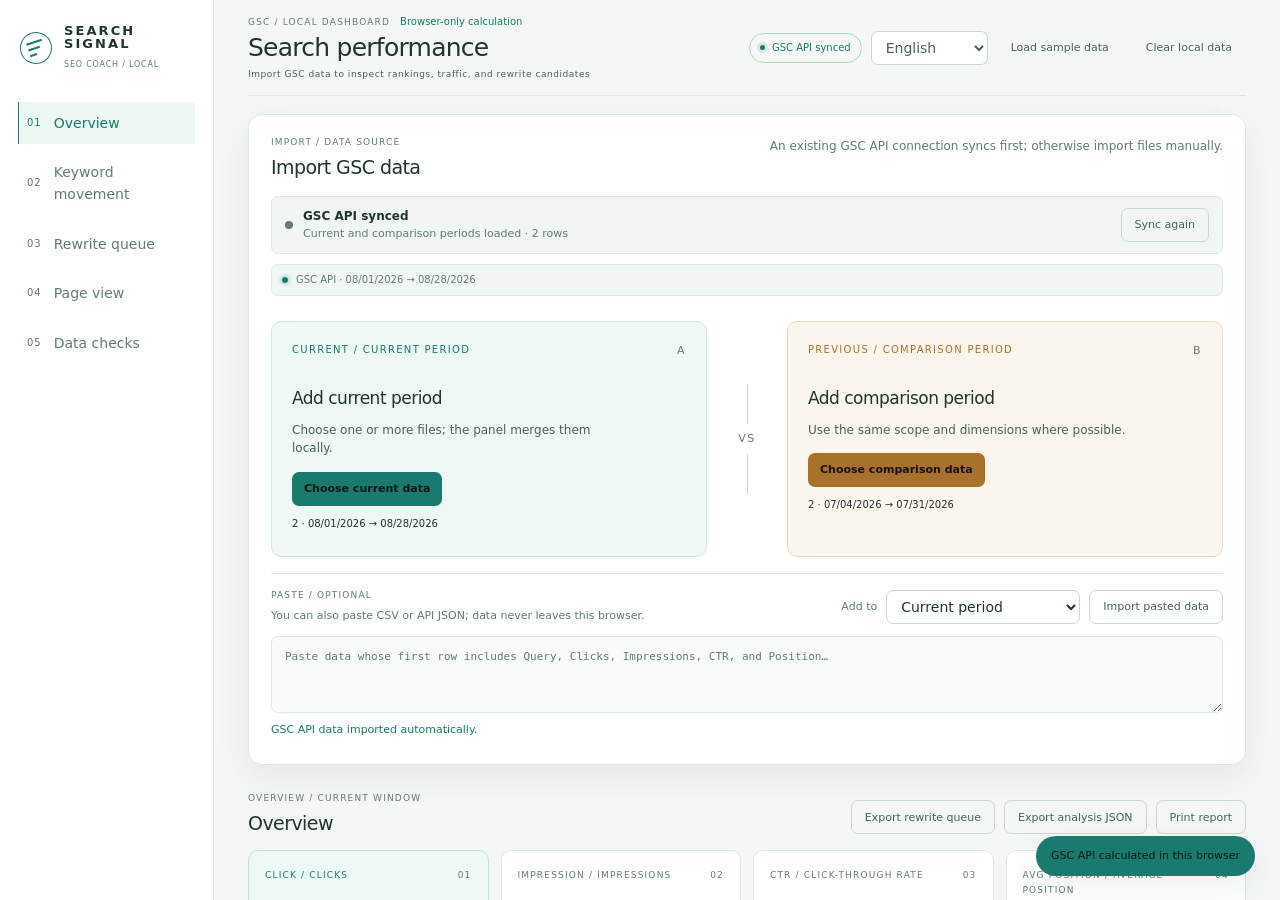
==== qa/gsc-dashboard/api-bridge.html @ 3ca8d553 "2.5.0 - GSC dashboard and neutral public release copy" ====
<!doctype html>
<html lang="zh-Hant">
  <head>
    <meta charset="utf-8" />
    <meta name="viewport" content="width=device-width, initial-scale=1" />
    <title>GSC API bridge fixture</title>
    <link rel="stylesheet" href="../../assets/gsc-dashboard/styles.css" />
    <style>
      html, body, #dashboard { width: 100%; min-height: 100%; margin: 0; }
      #dashboard { display: block; height: 100vh; border: 0; }
    </style>
  </head>
  <body>
    <iframe id="dashboard" title="GSC dashboard API bridge fixture" src="../../assets/gsc-dashboard/index.html"></iframe>
    <script>
      const fixtureConnector = {
        isConnected: true,
        load(request) {
          window.__gscBridgeRequest = request;
          return Promise.resolve({
            current: {
              sourceName: "Fixture GSC API / 目前期間",
              startDate: "2026-08-01",
              endDate: "2026-08-28",
              dimensions: ["query", "page"],
              rows: [
                { keys: ["API 測試查詢", "https://example.com/api"], clicks: 18, impressions: 240, ctr: 0.075, position: 8.2 },
                { keys: ["API 重寫候選", "https://example.com/rewrite"], clicks: 4, impressions: 180, ctr: 0.0222, position: 14.6 },
              ],
            },
            previous: {
              sourceName: "Fixture GSC API / 比較期間",
              startDate: "2026-07-04",
              endDate: "2026-07-31",
              dimensions: ["query", "page"],
              rows: [
                { keys: ["API 測試查詢", "https://example.com/api"], clicks: 12, impressions: 220, ctr: 0.0545, position: 10.4 },
                { keys: ["API 重寫候選", "https://example.com/rewrite"], clicks: 5, impressions: 165, ctr: 0.0303, position: 18.3 },
              ],
            },
          });
        },
      };
      document.getElementById("dashboard").addEventListener("load", (event) => {
        event.target.contentWindow.SEOCoachGscDashboard.connect(fixtureConnector);
      });
    </script>
  </body>
</html>
---- assets/gsc-dashboard/styles.css ----
:root {
  color-scheme: light;
  --ink: #1f3531;
  --ink-soft: #49615b;
  --ink-muted: #627b74;
  --bg: #f4f7f6;
  --bg-deep: #edf3f1;
  --surface: #ffffff;
  --surface-raised: #fbfdfc;
  --surface-quiet: #f1f6f4;
  --line: #dce8e4;
  --line-strong: #c7d9d4;
  --teal: #187b6d;
  --teal-deep: #2b9384;
  --amber: #a9722b;
  --coral: #c75b58;
  --blue: #3d6f9f;
  --radius-lg: 14px;
  --radius-md: 10px;
  --radius-sm: 7px;
  --shadow: 0 12px 34px rgba(35, 67, 59, 0.08);
  --font-sans: Inter, ui-sans-serif, system-ui, -apple-system, BlinkMacSystemFont, "Segoe UI", "Noto Sans TC", "PingFang TC", "Microsoft JhengHei", sans-serif;
  --font-display: Inter, ui-sans-serif, system-ui, "Noto Sans TC", sans-serif;
}

* {
  box-sizing: border-box;
}

html {
  min-width: 320px;
  scroll-behavior: smooth;
}

body {
  min-height: 100vh;
  margin: 0;
  background: var(--bg);
  color: var(--ink);
  font-family: var(--font-sans);
  font-size: 14px;
  line-height: 1.6;
  -webkit-font-smoothing: antialiased;
}

body::before {
  position: fixed;
  z-index: -1;
  inset: 0;
  pointer-events: none;
  content: "";
  opacity: 0.16;
  background-image: linear-gradient(rgba(24, 123, 109, 0.06) 1px, transparent 1px), linear-gradient(90deg, rgba(24, 123, 109, 0.06) 1px, transparent 1px);
  background-size: 64px 64px;
  mask-image: linear-gradient(to bottom, black, transparent 82%);
}

button,
input,
select,
textarea {
  font: inherit;
}

button,
label,
select,
input[type="file"] {
  -webkit-tap-highlight-color: transparent;
}

button,
label,
select {
  cursor: pointer;
}

button:focus-visible,
a:focus-visible,
input:focus-visible,
select:focus-visible,
textarea:focus-visible,
summary:focus-visible {
  outline: 2px solid var(--teal);
  outline-offset: 4px;
}

a {
  color: inherit;
  text-decoration: none;
}

h1,
h2,
h3,
p {
  margin: 0;
}

h1,
h2,
h3 {
  font-weight: 500;
  letter-spacing: -0.03em;
}

table {
  border-collapse: collapse;
  width: 100%;
}

[hidden] {
  display: none !important;
}

.visually-hidden {
  position: absolute !important;
  width: 1px !important;
  height: 1px !important;
  padding: 0 !important;
  margin: -1px !important;
  overflow: hidden !important;
  clip: rect(0, 0, 0, 0) !important;
  white-space: nowrap !important;
  border: 0 !important;
}

.skip-link {
  position: fixed;
  z-index: 100;
  top: 12px;
  left: 12px;
  padding: 8px 12px;
  background: var(--teal);
  color: #071210;
  transform: translateY(-140%);
}

.skip-link:focus {
  transform: translateY(0);
}

.app-shell {
  display: grid;
  grid-template-columns: 214px minmax(0, 1fr);
  min-height: 100vh;
}

.side-rail {
  position: sticky;
  top: 0;
  display: flex;
  flex-direction: column;
  min-height: 100vh;
  padding: 24px 18px 20px;
  background: #ffffff;
  border-right: 1px solid var(--line);
}

.brand-lockup {
  display: flex;
  gap: 12px;
  align-items: center;
  padding: 0 2px 30px;
}

.brand-mark {
  display: flex;
  flex-direction: column;
  gap: 4px;
  justify-content: center;
  width: 32px;
  height: 32px;
  padding: 7px;
  border: 1px solid var(--teal);
  border-radius: 50%;
  transform: rotate(-18deg);
}

.brand-mark span {
  display: block;
  height: 2px;
  background: var(--teal);
}

.brand-mark span:nth-child(2) {
  width: 75%;
}

.brand-mark span:nth-child(3) {
  width: 46%;
}

.brand-name {
  color: var(--ink);
  font-family: var(--font-display);
  font-size: 13px;
  font-weight: 700;
  letter-spacing: 0.16em;
  line-height: 1.03;
}

.brand-sub,
.eyebrow,
.period-label,
.stat-card-top,
.rail-foot,
.app-footer,
.topbar-note {
  font-size: 10px;
  letter-spacing: 0.13em;
  text-transform: uppercase;
}

.brand-sub {
  margin-top: 8px;
  color: var(--ink-muted);
  font-size: 8px;
  letter-spacing: 0.1em;
}

.rail-nav {
  display: grid;
  gap: 7px;
}

.rail-link {
  display: flex;
  gap: 12px;
  align-items: center;
  padding: 10px 8px;
  color: var(--ink-muted);
  border-left: 1px solid transparent;
  transition: background 180ms ease, border-color 180ms ease, color 180ms ease;
}

.rail-link:hover,
.rail-link.is-active {
  background: #edf7f4;
  border-color: var(--teal);
  color: var(--ink);
}

.rail-link.is-active {
  color: var(--teal);
}

.rail-index {
  color: var(--ink-muted);
  font-family: var(--font-display);
  font-size: 10px;
  letter-spacing: 0.1em;
}

.rail-link.is-active .rail-index {
  color: var(--teal);
}

.rail-foot {
  display: flex;
  gap: 9px;
  align-items: flex-start;
  margin-top: auto;
  padding: 14px 7px 0;
  color: var(--ink-soft);
  border-top: 1px solid var(--line);
  line-height: 1.35;
}

.rail-foot p {
  color: var(--teal);
  font-size: 9px;
}

.rail-foot small {
  display: block;
  margin-top: 4px;
  color: var(--ink-muted);
  font-size: 10px;
  letter-spacing: 0;
  text-transform: none;
}

.status-dot,
.queue-dot {
  display: inline-block;
  flex: 0 0 auto;
  width: 7px;
  height: 7px;
  margin-top: 4px;
  border-radius: 50%;
  background: var(--teal);
  box-shadow: 0 0 0 4px rgba(24, 123, 109, 0.12);
}

.main-stage {
  width: min(100%, 1540px);
  padding: 0 34px 30px;
  margin: 0 auto;
}

.topbar {
  position: sticky;
  z-index: 10;
  top: 0;
  display: flex;
  justify-content: space-between;
  gap: 24px;
  align-items: center;
  min-height: 82px;
  padding: 14px 0;
  background: rgba(244, 247, 246, 0.94);
  backdrop-filter: blur(14px);
  border-bottom: 1px solid var(--line);
}

.topbar-heading {
  min-width: 0;
}

.topbar-label-row {
  display: flex;
  gap: 10px;
  align-items: center;
}

.topbar-scope {
  color: var(--teal);
  font-size: 10px;
}

.topbar-title {
  margin-top: 4px;
  color: var(--ink);
  font-size: 25px;
  line-height: 1.15;
}

.eyebrow {
  color: var(--ink-muted);
  font-size: 9px;
  line-height: 1.2;
}

.accent-eyebrow {
  color: var(--teal);
}

.topbar-note {
  margin-top: 4px;
  color: var(--ink-soft);
  font-size: 9px;
  letter-spacing: 0.06em;
  text-transform: none;
}

.topbar-actions,
.data-heading-actions,
.paste-controls,
.table-tools {
  display: flex;
  flex-wrap: wrap;
  gap: 9px;
  align-items: center;
}

.connection-pill,
.queue-heading-note,
.status-tag,
.rec-bucket {
  display: inline-flex;
  gap: 7px;
  align-items: center;
  border: 1px solid var(--line);
  border-radius: 999px;
  white-space: nowrap;
}

.connection-pill {
  padding: 6px 10px;
  color: var(--ink-muted);
  font-size: 10px;
}

.connection-pill .status-dot {
  width: 5px;
  height: 5px;
  margin-top: 0;
  background: var(--ink-muted);
  box-shadow: none;
}

.connection-pill.is-live {
  color: var(--teal);
  border-color: #a9d7cc;
}

.connection-pill.is-live .status-dot,
.connection-pill.is-partial .status-dot {
  background: var(--teal);
  box-shadow: 0 0 0 3px rgba(24, 123, 109, 0.12);
}

.connection-pill.is-partial {
  color: var(--amber);
  border-color: #e7d0aa;
}

.button {
  min-height: 34px;
  padding: 7px 13px;
  color: var(--ink);
  background: transparent;
  border: 1px solid var(--line-strong);
  border-radius: var(--radius-sm);
  font-size: 11px;
  transition: background 180ms ease, color 180ms ease, border-color 180ms ease, transform 180ms ease;
}

.button:hover {
  border-color: var(--teal);
  transform: translateY(-1px);
}

.button-primary {
  color: #071210;
  background: var(--teal);
  border-color: var(--teal);
  font-weight: 650;
}

.button-primary:hover {
  background: #2b9384;
  color: #071210;
}

.button-quiet {
  color: var(--ink-soft);
  border-color: transparent;
}

.button-outline {
  color: var(--ink-soft);
}

.import-panel,
.surface-card,
.rules-panel {
  background: var(--surface);
  border: 1px solid var(--line);
  border-radius: var(--radius-lg);
  box-shadow: var(--shadow);
}

.import-panel {
  padding: 22px;
  margin-top: 18px;
}

.section-heading,
.card-heading,
.table-heading,
.data-heading {
  display: flex;
  justify-content: space-between;
  gap: 20px;
  align-items: flex-start;
}

.section-heading h2,
.card-heading h2 {
  margin-top: 8px;
  color: var(--ink);
  font-size: 19px;
  line-height: 1.2;
}

.section-caption,
.card-intro {
  max-width: 470px;
  color: var(--ink-muted);
  font-size: 12px;
  line-height: 1.6;
}

.api-source-status {
  display: grid;
  grid-template-columns: 8px minmax(0, 1fr) auto;
  gap: 10px;
  align-items: center;
  padding: 11px 13px;
  margin-top: 17px;
  background: var(--surface-quiet);
  border: 1px solid var(--line);
  border-radius: var(--radius-sm);
}

.api-source-indicator {
  width: 8px;
  height: 8px;
  border-radius: 50%;
  background: var(--ink-muted);
}

.api-source-copy {
  display: grid;
  gap: 2px;
  min-width: 0;
}

.api-source-copy strong {
  color: var(--ink);
  font-size: 12px;
  font-weight: 600;
  line-height: 1.35;
}

.api-source-copy span {
  overflow: hidden;
  color: var(--ink-muted);
  font-size: 11px;
  line-height: 1.4;
  text-overflow: ellipsis;
  white-space: nowrap;
}

.api-source-status.is-loading .api-source-indicator {
  background: var(--amber);
  box-shadow: 0 0 0 4px rgba(169, 114, 43, 0.12);
}

.api-source-status.is-connected {
  background: #eef8f5;
  border-color: #bfe1d7;
}

.api-source-status.is-connected .api-source-indicator {
  background: var(--teal);
  box-shadow: 0 0 0 4px rgba(24, 123, 109, 0.12);
}

.api-source-status.is-error {
  background: #fff6f4;
  border-color: #efd2cc;
}

.api-source-status.is-error .api-source-indicator {
  background: var(--coral);
  box-shadow: 0 0 0 4px rgba(199, 91, 88, 0.12);
}

.import-grid {
  display: grid;
  grid-template-columns: minmax(0, 1fr) 48px minmax(0, 1fr);
  gap: 16px;
  align-items: stretch;
  margin-top: 25px;
}

.drop-card {
  position: relative;
  min-height: 170px;
  padding: 20px;
  overflow: hidden;
  background: #eff8f5;
  border: 1px solid #cce8df;
  border-radius: var(--radius-md);
  transition: border-color 180ms ease, background 180ms ease, transform 180ms ease;
}

.drop-card:hover,
.drop-card.is-dragging {
  background: #e6f4ef;
  border-color: var(--teal);
  transform: translateY(-2px);
}

.drop-card-previous {
  background: #fbf6ed;
  border-color: #ead9bb;
}

.drop-card-previous:hover,
.drop-card-previous.is-dragging {
  background: #f8efdf;
  border-color: var(--amber);
}

.drop-topline {
  display: flex;
  justify-content: space-between;
  color: var(--teal);
}

.drop-card-previous .drop-topline {
  color: var(--amber);
}

.drop-number {
  color: var(--ink-muted);
  font-family: var(--font-display);
  font-size: 11px;
  letter-spacing: 0.14em;
}

.drop-card h3 {
  margin-top: 26px;
  font-size: 17px;
}

.drop-card p:not(.file-summary) {
  max-width: 330px;
  margin-top: 8px;
  color: var(--ink-soft);
  font-size: 12px;
  line-height: 1.55;
}

.file-picker {
  display: inline-flex;
  min-height: 34px;
  align-items: center;
  padding: 6px 12px;
  margin-top: 14px;
  color: #091512;
  background: var(--teal);
  border-radius: var(--radius-sm);
  font-size: 11px;
  font-weight: 650;
}

.file-picker:hover {
  background: #2b9384;
}

.file-picker-dark {
  color: #17130b;
  background: var(--amber);
}

.file-picker-dark:hover {
  background: #c0883c;
}

.file-summary {
  position: relative;
  z-index: 1;
  min-height: 20px;
  margin-top: 10px;
  color: var(--ink-muted);
  font-size: 10px;
}

.file-summary.is-loaded {
  color: var(--ink);
}

.compare-bridge {
  display: grid;
  place-items: center;
  color: var(--ink-muted);
  font-family: var(--font-display);
  font-size: 11px;
  letter-spacing: 0.14em;
}

.compare-bridge span {
  position: relative;
  padding: 6px 0;
}

.compare-bridge span::before,
.compare-bridge span::after {
  position: absolute;
  left: 50%;
  width: 1px;
  height: 40px;
  content: "";
  background: var(--line-strong);
}

.compare-bridge span::before {
  bottom: 100%;
}

.compare-bridge span::after {
  top: 100%;
}

.paste-row {
  display: flex;
  justify-content: space-between;
  gap: 20px;
  align-items: center;
  padding-top: 16px;
  margin-top: 16px;
  border-top: 1px solid var(--line);
}

.paste-help {
  margin-top: 6px;
  color: var(--ink-muted);
  font-size: 11px;
}

.select-label {
  color: var(--ink-muted);
  font-size: 11px;
}

.select-control,
.search-box input,
.rules-grid input {
  min-height: 34px;
  color: var(--ink);
  background: var(--surface);
  border: 1px solid var(--line-strong);
  border-radius: var(--radius-sm);
}

.select-control {
  padding: 5px 29px 5px 10px;
}

.select-control:disabled {
  cursor: not-allowed;
  opacity: 0.52;
}

.paste-input {
  display: block;
  width: 100%;
  min-height: 58px;
  padding: 11px 13px;
  margin-top: 12px;
  resize: vertical;
  color: var(--ink);
  background: #f8fbfa;
  border: 1px solid var(--line);
  border-radius: var(--radius-sm);
  font-family: ui-monospace, SFMono-Regular, Consolas, monospace;
  font-size: 11px;
}

.paste-input::placeholder {
  color: var(--ink-muted);
}

.import-message {
  min-height: 21px;
  margin-top: 8px;
  color: var(--ink-muted);
  font-size: 11px;
}

.import-message.success {
  color: var(--teal);
}

.import-message.error {
  color: var(--coral);
}

#dashboardData {
  padding-top: 28px;
}

.data-heading {
  align-items: flex-end;
  padding-bottom: 16px;
}

.heading-metric,
.comparison-label {
  color: var(--teal);
  font-family: var(--font-display);
  font-size: 10px;
  letter-spacing: 0.14em;
  text-transform: uppercase;
}

.heading-metric-accent {
  color: var(--amber);
}

.comparison-label {
  padding: 5px 9px;
  color: var(--ink-soft);
  border: 1px solid var(--line);
  border-radius: 999px;
}

.stat-grid {
  display: grid;
  grid-template-columns: repeat(4, minmax(0, 1fr));
  gap: 12px;
}

.stat-card {
  min-height: 150px;
  padding: 17px 16px 15px;
  background: var(--surface);
  border: 1px solid var(--line);
  border-radius: var(--radius-md);
}

.stat-card-featured {
  background: #eef8f5;
  border-color: #bfe1d7;
}

.stat-card-top {
  display: flex;
  justify-content: space-between;
  color: var(--ink-muted);
  font-size: 9px;
}

.stat-card-featured .stat-card-top {
  color: var(--teal);
}

.stat-index {
  color: var(--ink-muted);
  font-family: var(--font-display);
}

.stat-value {
  display: block;
  margin-top: 17px;
  color: var(--ink);
  font-family: var(--font-display);
  font-size: clamp(29px, 4vw, 50px);
  font-weight: 500;
  letter-spacing: -0.08em;
  line-height: 1;
}

.stat-delta {
  min-height: 22px;
  margin-top: 9px;
  color: var(--ink-muted);
  font-size: 11px;
}

.stat-delta.positive {
  color: var(--teal);
}

.stat-delta.negative {
  color: var(--coral);
}

.stat-card p {
  margin-top: 5px;
  color: var(--ink-muted);
  font-size: 11px;
}

.analysis-grid {
  display: grid;
  gap: 12px;
  margin-top: 12px;
}

.analysis-grid-top {
  grid-template-columns: minmax(0, 1.1fr) minmax(0, 0.9fr);
}

.analysis-grid-middle {
  grid-template-columns: minmax(0, 1.23fr) minmax(300px, 0.77fr);
}

.surface-card {
  padding: 20px;
}

.rank-card,
.movement-card,
.signal-card,
.profile-card {
  min-height: 258px;
}

.rank-distribution {
  display: grid;
  gap: 14px;
  margin-top: 18px;
}

.rank-row {
  display: grid;
  grid-template-columns: 72px minmax(0, 1fr) 36px;
  gap: 12px;
  align-items: center;
}

.rank-label {
  display: flex;
  justify-content: space-between;
  color: var(--ink-soft);
  font-size: 11px;
}

.rank-label strong {
  color: var(--ink);
  font-family: var(--font-display);
  font-size: 14px;
  font-weight: 500;
}

.rank-track {
  height: 7px;
  overflow: hidden;
  background: #e6efec;
  border-radius: 999px;
}

.rank-fill {
  display: block;
  width: var(--bar-width);
  height: 100%;
  background: linear-gradient(90deg, #6ab7aa, var(--teal));
  border-radius: inherit;
  transform-origin: left center;
  animation: bar-in 720ms cubic-bezier(0.2, 0.8, 0.2, 1) both;
}

.rank-row:nth-child(2) .rank-fill {
  background: linear-gradient(90deg, #7ebfb4, #3c9f90);
}

.rank-row:nth-child(3) .rank-fill,
.rank-row:nth-child(4) .rank-fill {
  background: linear-gradient(90deg, #d5af74, var(--amber));
}

.rank-row:nth-child(n + 5) .rank-fill {
  background: linear-gradient(90deg, #df9690, var(--coral));
}

.rank-percent {
  color: var(--ink-muted);
  font-size: 10px;
  text-align: right;
}

.rank-footnote {
  display: flex;
  gap: 7px;
  align-items: center;
  margin-top: 21px;
  color: var(--ink-muted);
  font-size: 10px;
}

.mini-legend {
  display: inline-block;
  width: 7px;
  height: 7px;
  margin-left: 8px;
  border-radius: 50%;
}

.mini-legend:first-child {
  margin-left: 0;
}

.legend-teal {
  background: var(--teal);
}

.legend-muted {
  background: var(--ink-muted);
}

.movement-grid {
  display: grid;
  grid-template-columns: repeat(3, minmax(0, 1fr));
  gap: 8px;
  margin-top: 18px;
}

.movement-item {
  display: grid;
  grid-template-columns: 22px 1fr;
  column-gap: 6px;
  min-height: 74px;
  padding: 11px;
  background: var(--surface-quiet);
  border: 1px solid var(--line);
  border-radius: var(--radius-sm);
}

.movement-mark {
  grid-row: span 2;
  color: var(--ink-muted);
  font-family: var(--font-display);
  font-size: 19px;
  line-height: 1.1;
}

.movement-item strong {
  color: var(--ink);
  font-family: var(--font-display);
  font-size: 22px;
  font-weight: 500;
  line-height: 1.05;
}

.movement-item span:last-child {
  color: var(--ink-muted);
  font-size: 10px;
}

.movement-item.is-positive .movement-mark {
  color: var(--teal);
}

.movement-item.is-negative .movement-mark {
  color: var(--coral);
}

.movement-item.is-neutral .movement-mark {
  color: var(--amber);
}

.card-note {
  margin-top: 21px;
  color: var(--ink-muted);
  font-size: 10px;
  line-height: 1.55;
}

.signal-columns {
  display: grid;
  grid-template-columns: repeat(2, minmax(0, 1fr));
  gap: 26px;
  margin-top: 16px;
}

.signal-column-title {
  display: flex;
  gap: 8px;
  align-items: center;
  padding-bottom: 9px;
  color: var(--ink-soft);
  border-bottom: 1px solid var(--line);
  font-size: 11px;
}

.direction-arrow {
  font-family: var(--font-display);
  font-size: 18px;
}

.is-positive {
  color: var(--teal) !important;
}

.is-negative {
  color: var(--coral) !important;
}

.signal-list {
  display: grid;
  gap: 0;
}

.signal-item {
  display: flex;
  justify-content: space-between;
  gap: 10px;
  padding: 11px 0;
  border-bottom: 1px solid var(--line);
}

.signal-query {
  overflow: hidden;
  color: var(--ink);
  font-size: 12px;
  text-overflow: ellipsis;
  white-space: nowrap;
}

.signal-meta {
  display: flex;
  flex: 0 0 auto;
  gap: 10px;
  color: var(--ink-muted);
  font-family: var(--font-display);
  font-size: 10px;
}

.empty-inline {
  padding-top: 15px;
  color: var(--ink-muted);
  font-size: 11px;
}

.profile-list {
  display: grid;
  gap: 0;
  margin-top: 16px;
}

.profile-row {
  display: flex;
  justify-content: space-between;
  gap: 15px;
  padding: 12px 0;
  border-bottom: 1px solid var(--line);
}

.profile-row span {
  color: var(--ink-muted);
  font-size: 11px;
}

.profile-row strong {
  color: var(--ink-soft);
  font-size: 11px;
  font-weight: 500;
  text-align: right;
}

.table-card,
.recommendation-card,
.data-quality-card {
  margin-top: 12px;
}

.table-heading {
  align-items: center;
}

.table-tools {
  justify-content: flex-end;
}

.search-box {
  display: flex;
  gap: 7px;
  align-items: center;
  min-height: 34px;
  padding: 0 10px;
  color: var(--ink-muted);
  background: var(--surface-quiet);
  border: 1px solid var(--line-strong);
  border-radius: var(--radius-sm);
}

.search-box input {
  width: 130px;
  min-height: 27px;
  padding: 3px 0;
  border: 0;
  outline: 0;
  border-radius: 0;
}

.table-scroll {
  margin-top: 16px;
  overflow-x: auto;
  border-top: 1px solid var(--line);
}

th,
td {
  padding: 14px 11px;
  color: var(--ink-soft);
  border-bottom: 1px solid var(--line);
  font-size: 11px;
  text-align: right;
  vertical-align: middle;
  white-space: nowrap;
}

thead th {
  padding-top: 12px;
  padding-bottom: 10px;
  color: var(--ink-muted);
  font-size: 9px;
  font-weight: 500;
  letter-spacing: 0.09em;
  text-transform: uppercase;
}

tbody tr:hover {
  background: #f2f9f7;
}

tbody th:first-child,
thead th:first-child {
  text-align: left;
}

tbody th {
  max-width: 280px;
  color: var(--ink);
  font-weight: 500;
  text-align: left;
  white-space: normal;
}

.query-cell,
.page-cell {
  display: block;
  overflow: hidden;
  text-overflow: ellipsis;
}

.query-page {
  display: block;
  max-width: 280px;
  margin-top: 2px;
  overflow: hidden;
  color: var(--ink-muted);
  font-family: ui-monospace, SFMono-Regular, Consolas, monospace;
  font-size: 9px;
  text-overflow: ellipsis;
  white-space: nowrap;
}

.cell-sub {
  display: block;
  margin-top: 2px;
  color: var(--ink-muted);
  font-size: 9px;
}

.positive-text {
  color: var(--teal) !important;
}

.negative-text {
  color: var(--coral) !important;
}

.status-tag {
  padding: 4px 8px;
  color: var(--ink-soft);
  font-size: 10px;
}

.status-improved,
.status-click-up,
.status-impression-up {
  color: var(--teal);
  border-color: #acd8ce;
}

.status-declined,
.status-click-down,
.status-impression-down,
.status-lost {
  color: var(--coral);
  border-color: #e6b9b5;
}

.status-new {
  color: var(--amber);
  border-color: #e7d0aa;
}

.table-empty {
  padding: 34px 12px;
  color: var(--ink-muted);
  text-align: center;
}

.table-footer {
  display: flex;
  justify-content: space-between;
  gap: 12px;
  padding-top: 13px;
  color: var(--ink-muted);
  font-size: 10px;
}

.table-footer span:first-child {
  color: var(--ink-soft);
}

.queue-heading-note {
  padding: 5px 9px;
  color: var(--ink-muted);
  font-size: 10px;
}

.queue-dot {
  width: 5px;
  height: 5px;
  margin-top: 0;
  box-shadow: none;
}

.recommendation-intro {
  display: flex;
  justify-content: space-between;
  gap: 20px;
  align-items: center;
  padding: 15px 0 19px;
  color: var(--ink-muted);
  border-bottom: 1px solid var(--line);
  font-size: 12px;
}

.recommendation-intro p {
  max-width: 850px;
}

.text-button {
  flex: 0 0 auto;
  padding: 4px 0;
  color: var(--teal);
  background: transparent;
  border: 0;
  font-size: 11px;
}

.recommendation-list {
  display: grid;
  gap: 0;
}

.recommendation-item {
  display: grid;
  grid-template-columns: 90px minmax(0, 1fr);
  gap: 20px;
  padding: 16px 0;
  border-bottom: 1px solid var(--line);
}

.recommendation-item:last-child {
  border-bottom: 0;
}

.rec-number {
  display: flex;
  flex-direction: column;
  gap: 5px;
  color: var(--amber);
  font-family: var(--font-display);
  font-size: 20px;
  letter-spacing: 0.03em;
}

.rec-number span {
  color: var(--ink-muted);
  font-size: 9px;
  letter-spacing: 0.08em;
}

.rec-topline,
.rec-facts,
.rec-reasons {
  display: flex;
  flex-wrap: wrap;
  gap: 7px;
  align-items: center;
}

.rec-type,
.rec-bucket,
.rec-facts span,
.rec-reasons span {
  display: inline-flex;
  align-items: center;
  min-height: 23px;
  padding: 3px 7px;
  border-radius: 5px;
  font-size: 10px;
}

.rec-type {
  color: var(--ink);
  background: #eaf6f2;
}

.priority-high {
  color: var(--teal);
}

.priority-mid {
  color: var(--amber);
  background: #fbf4e8;
}

.priority-low {
  color: var(--blue);
  background: #eef4fb;
}

.rec-bucket {
  color: var(--ink-muted);
  border: 1px solid var(--line);
}

.rec-main h3 {
  margin-top: 9px;
  color: var(--ink);
  font-size: 17px;
}

.rec-page {
  max-width: 740px;
  margin-top: 3px;
  overflow: hidden;
  color: var(--ink-muted);
  font-family: ui-monospace, SFMono-Regular, Consolas, monospace;
  font-size: 10px;
  text-overflow: ellipsis;
  white-space: nowrap;
}

.rec-facts {
  margin-top: 12px;
}

.rec-facts span {
  color: var(--ink-soft);
  background: var(--surface-quiet);
  border: 1px solid var(--line);
}

.rec-reasons {
  margin-top: 10px;
}

.rec-reasons span {
  color: var(--ink-muted);
  background: #f8fbfa;
  border: 1px dashed var(--line-strong);
}

.rec-action {
  max-width: 860px;
  margin-top: 13px;
  color: var(--ink-soft);
  font-size: 11px;
  line-height: 1.6;
}

.rec-action span {
  display: inline-block;
  margin-right: 7px;
  color: var(--teal);
  font-size: 9px;
  letter-spacing: 0.1em;
  text-transform: uppercase;
}

.queue-empty {
  display: flex;
  gap: 16px;
  align-items: center;
  padding: 34px 0 14px;
}

.queue-empty-mark {
  display: grid;
  place-items: center;
  width: 42px;
  height: 42px;
  color: var(--teal);
  border: 1px solid #acd8ce;
  border-radius: 50%;
  font-size: 18px;
}

.queue-empty strong {
  color: var(--ink);
  font-size: 14px;
  font-weight: 500;
}

.queue-empty p {
  margin-top: 4px;
  color: var(--ink-muted);
  font-size: 11px;
}

.page-cell {
  max-width: 480px;
  color: var(--ink);
  font-family: ui-monospace, SFMono-Regular, Consolas, monospace;
  font-size: 10px;
  text-align: left;
  white-space: nowrap;
}

.quality-grid {
  display: grid;
  grid-template-columns: repeat(5, minmax(0, 1fr));
  gap: 9px;
  margin-top: 18px;
}

.quality-item {
  min-height: 92px;
  padding: 13px;
  background: var(--surface-quiet);
  border: 1px solid var(--line);
  border-radius: var(--radius-sm);
}

.quality-item.is-good {
  border-color: #acd8ce;
}

.quality-item.is-warn {
  border-color: #e7d0aa;
}

.quality-label {
  display: block;
  color: var(--ink-muted);
  font-size: 9px;
  letter-spacing: 0.08em;
  text-transform: uppercase;
}

.quality-item strong {
  display: block;
  margin-top: 13px;
  overflow: hidden;
  color: var(--ink-soft);
  font-size: 12px;
  font-weight: 500;
  text-overflow: ellipsis;
  white-space: nowrap;
}

.quality-item small {
  display: block;
  margin-top: 5px;
  color: var(--ink-muted);
  font-size: 10px;
  line-height: 1.4;
}

.empty-state {
  display: grid;
  grid-template-columns: minmax(0, 1fr) auto;
  gap: 22px;
  align-items: center;
  min-height: 142px;
  padding: 22px;
  margin-top: 18px;
  background: var(--surface);
  border: 1px solid var(--line);
  border-radius: var(--radius-lg);
  box-shadow: var(--shadow);
}

.empty-state h2 {
  font-size: 19px;
}

.empty-state p:not(.eyebrow) {
  max-width: 590px;
  margin-top: 9px;
  color: var(--ink-muted);
  font-size: 12px;
}

.rules-panel {
  margin-top: 12px;
  overflow: hidden;
}

.rules-panel summary {
  display: flex;
  justify-content: space-between;
  padding: 16px 20px;
  color: var(--ink-soft);
  font-size: 12px;
  list-style: none;
}

.rules-panel summary::-webkit-details-marker {
  display: none;
}

.summary-mark {
  color: var(--teal);
  font-size: 18px;
  line-height: 1;
}

.rules-panel[open] .summary-mark {
  transform: rotate(45deg);
}

.rules-content {
  padding: 0 20px 20px;
  color: var(--ink-muted);
  font-size: 11px;
}

.rules-grid {
  display: grid;
  grid-template-columns: repeat(4, minmax(0, 1fr));
  gap: 10px;
  margin-top: 16px;
}

.rules-grid label {
  display: grid;
  gap: 7px;
  color: var(--ink-soft);
  font-size: 10px;
}

.rules-grid input {
  width: 100%;
  padding: 5px 10px;
  border-radius: var(--radius-sm);
}

.app-footer {
  display: flex;
  justify-content: space-between;
  gap: 20px;
  padding: 20px 3px 0;
  color: var(--ink-muted);
  font-size: 9px;
}

.toast {
  position: fixed;
  z-index: 20;
  right: 25px;
  bottom: 24px;
  max-width: min(360px, calc(100vw - 40px));
  padding: 11px 15px;
  color: #081512;
  background: var(--teal);
  border-radius: 999px;
  box-shadow: var(--shadow);
  font-size: 11px;
  opacity: 0;
  pointer-events: none;
  transform: translateY(10px);
  transition: opacity 180ms ease, transform 180ms ease;
}

.toast.is-visible {
  opacity: 1;
  transform: translateY(0);
}

@keyframes bar-in {
  from {
    width: 0;
  }
}

@media (max-width: 1120px) {
  .main-stage {
    padding-right: 28px;
    padding-left: 28px;
  }

  .stat-grid {
    grid-template-columns: repeat(2, minmax(0, 1fr));
  }

  .quality-grid {
    grid-template-columns: repeat(3, minmax(0, 1fr));
  }
}

@media (max-width: 860px) {
  .app-shell {
    display: block;
  }

  .side-rail {
    position: relative;
    display: block;
    min-height: auto;
    padding: 17px 20px 13px;
    border-right: 0;
    border-bottom: 1px solid var(--line);
  }

  .brand-lockup {
    padding-bottom: 15px;
  }

  .rail-nav {
    display: flex;
    gap: 0;
    overflow-x: visible;
    margin: 0;
    padding: 0;
    flex-wrap: wrap;
  }

  .rail-nav::-webkit-scrollbar {
    display: none;
  }

  .rail-link {
    flex: 0 0 auto;
    gap: 5px;
    padding: 7px 5px;
    border-left: 0;
    border-bottom: 1px solid transparent;
    font-size: 10px;
  }

  .rail-foot {
    display: none;
  }

  .topbar {
    align-items: flex-start;
    padding: 19px 0;
  }

  .topbar-actions {
    justify-content: flex-end;
  }

  .analysis-grid-top,
  .analysis-grid-middle {
    grid-template-columns: 1fr;
  }

  .recommendation-intro,
  .table-heading {
    align-items: flex-start;
    flex-direction: column;
  }

  .table-tools {
    justify-content: flex-start;
  }

  .empty-state {
    grid-template-columns: minmax(0, 1fr) auto;
  }

  .empty-state .button {
    justify-self: start;
  }

  .quality-grid {
    grid-template-columns: repeat(2, minmax(0, 1fr));
  }
}

@media (max-width: 620px) {
  body {
    font-size: 13px;
  }

  .main-stage {
    padding: 0 15px 22px;
  }

  .topbar {
    display: block;
  }

  .topbar-actions {
    justify-content: flex-start;
    margin-top: 15px;
  }

  .topbar-actions .button-quiet {
    padding-right: 4px;
    padding-left: 4px;
  }

  .import-panel,
  .surface-card {
    padding: 19px;
    border-radius: 12px;
  }

  .section-heading,
  .data-heading {
    display: block;
  }

  .section-caption {
    margin-top: 14px;
  }

  .api-source-status {
    grid-template-columns: 8px minmax(0, 1fr);
    align-items: start;
  }

  .api-source-copy span {
    white-space: normal;
  }

  .api-source-status .button {
    grid-column: 2;
    justify-self: start;
    margin-top: 3px;
  }

  .import-grid {
    display: block;
    margin-top: 18px;
  }

  .drop-card {
    min-height: 175px;
  }

  .compare-bridge {
    min-height: 34px;
  }

  .compare-bridge span::before,
  .compare-bridge span::after {
    top: 50%;
    left: auto;
    width: 60px;
    height: 1px;
  }

  .compare-bridge span::before {
    right: calc(100% + 9px);
    bottom: auto;
  }

  .compare-bridge span::after {
    left: calc(100% + 9px);
  }

  .paste-row {
    display: block;
  }

  .paste-controls {
    margin-top: 13px;
  }

  .data-heading-actions {
    margin-top: 15px;
  }

  .stat-grid {
    gap: 8px;
  }

  .stat-card {
    min-height: 157px;
    padding: 15px;
  }

  .stat-value {
    margin-top: 18px;
    font-size: 32px;
  }

  .stat-card p {
    line-height: 1.4;
  }

  .movement-grid {
    gap: 6px;
  }

  .movement-item {
    min-height: 68px;
    padding: 8px;
  }

  .movement-mark {
    font-size: 16px;
  }

  .movement-item strong {
    font-size: 18px;
  }

  .signal-columns {
    gap: 15px;
  }

  .signal-item {
    display: block;
  }

  .signal-meta {
    justify-content: space-between;
    margin-top: 3px;
  }

  .table-tools {
    width: 100%;
  }

  .search-box {
    flex: 1 1 100%;
  }

  .search-box input {
    width: 100%;
  }

  .table-footer,
  .app-footer {
    display: block;
  }

  .table-footer span + span,
  .app-footer span + span {
    display: block;
    margin-top: 6px;
  }

  .recommendation-item {
    grid-template-columns: 1fr;
    gap: 8px;
  }

  .rec-number {
    flex-direction: row;
    align-items: baseline;
    gap: 9px;
  }

  .rec-main h3 {
    font-size: 18px;
  }

  .empty-state {
    display: block;
    min-height: 0;
    padding: 22px;
  }

  .empty-state h2 {
    font-size: 20px;
  }

  .empty-state .button {
    margin-top: 21px;
  }

  .quality-grid,
  .rules-grid {
    grid-template-columns: 1fr;
  }
}

@media (prefers-reduced-motion: reduce) {
  html {
    scroll-behavior: auto;
  }

  *,
  *::before,
  *::after {
    animation-duration: 0.01ms !important;
    animation-iteration-count: 1 !important;
    transition-duration: 0.01ms !important;
  }
}

@media print {
  :root {
    color-scheme: light;
  }

  body,
  .main-stage {
    background: #fff;
    color: #111;
  }

  body::before,
  .side-rail,
  .topbar-actions,
  .import-panel,
  .rules-panel,
  .toast,
  .data-heading-actions,
  .table-tools,
  .recommendation-intro .text-button {
    display: none !important;
  }

  .app-shell {
    display: block;
  }

  .main-stage {
    width: 100%;
    padding: 0;
  }

  .surface-card,
  .stat-card {
    color: #111;
    background: #fff;
    border: 1px solid #bbb;
    box-shadow: none;
  }

  h1,
  h2,
  h3,
  .stat-value,
  .rec-main h3,
  tbody th {
    color: #111 !important;
  }

  .stat-card p,
  .card-intro,
  .card-note,
  td,
  .quality-item small,
  .rec-action,
  .rec-page,
  .section-caption {
    color: #444 !important;
  }

  #dashboardData {
    padding-top: 20px;
  }

  .analysis-grid,
  .stat-grid,
  .quality-grid {
    break-inside: avoid;
  }

  .app-footer {
    color: #555;
  }
}

/* Local dashboard extensions: language, review state, and explainable signals. */
.locale-picker {
  display: inline-flex;
  align-items: center;
}

.locale-picker .select-control {
  min-width: 104px;
  min-height: 34px;
  color: var(--ink-soft);
  background: var(--surface);
}

.sync-summary {
  display: flex;
  gap: 8px;
  align-items: center;
  min-height: 28px;
  margin-top: 10px;
  padding: 7px 10px;
  color: var(--ink-muted);
  background: var(--surface-quiet);
  border: 1px solid var(--line);
  border-radius: var(--radius-sm);
  font-size: 10px;
}

.sync-summary-dot {
  width: 6px;
  height: 6px;
  flex: 0 0 auto;
  border-radius: 50%;
  background: var(--teal);
  box-shadow: 0 0 0 3px rgba(24, 123, 109, 0.11);
}

.queue-header-tools {
  display: flex;
  flex-wrap: wrap;
  gap: 9px;
  align-items: center;
  justify-content: flex-end;
}

.queue-summary {
  padding: 11px 0 2px;
  color: var(--ink-muted);
  font-size: 10px;
}

.table-action,
.query-button {
  padding: 0;
  color: var(--teal);
  background: transparent;
  border: 0;
  font: inherit;
  text-align: left;
}

.table-action {
  min-height: 28px;
  padding: 4px 7px;
  border: 1px solid var(--line-strong);
  border-radius: var(--radius-sm);
  font-size: 10px;
  white-space: nowrap;
}

.table-action:hover,
.query-button:hover {
  color: var(--teal-deep);
  text-decoration: underline;
}

.query-button {
  cursor: pointer;
}

.recommendation-query {
  color: var(--ink);
  font-size: inherit;
  font-weight: inherit;
}

.rec-controls {
  display: grid;
  grid-template-columns: minmax(145px, 0.42fr) minmax(230px, 1fr);
  gap: 10px;
  max-width: 860px;
  margin-top: 14px;
}

.rec-controls label {
  display: grid;
  gap: 5px;
  color: var(--ink-muted);
  font-size: 9px;
  letter-spacing: 0.05em;
  text-transform: uppercase;
}

.queue-status-select,
.rec-note textarea {
  width: 100%;
  min-height: 32px;
  padding: 6px 9px;
  color: var(--ink-soft);
  background: var(--surface-quiet);
  border: 1px solid var(--line-strong);
  border-radius: var(--radius-sm);
  font-size: 11px;
  letter-spacing: 0;
  text-transform: none;
}

.rec-note textarea {
  min-height: 50px;
  resize: vertical;
  line-height: 1.45;
}

.insights-grid {
  margin-top: 22px;
}

.insight-card {
  min-width: 0;
}

.insight-list {
  display: grid;
  gap: 0;
  margin-top: 13px;
}

.insight-item {
  padding: 12px 0;
  border-top: 1px solid var(--line);
}

.insight-item:first-child {
  border-top: 0;
}

.insight-item-top,
.insight-facts {
  display: flex;
  flex-wrap: wrap;
  gap: 7px;
  align-items: center;
  justify-content: space-between;
}

.insight-item-top .query-button {
  min-width: 0;
  overflow: hidden;
  color: var(--ink);
  font-size: 13px;
  font-weight: 550;
  text-overflow: ellipsis;
  white-space: nowrap;
}

.insight-severity,
.insight-bucket,
.insight-facts span {
  display: inline-flex;
  align-items: center;
  min-height: 22px;
  padding: 3px 7px;
  color: var(--ink-muted);
  background: var(--surface-quiet);
  border: 1px solid var(--line);
  border-radius: 5px;
  font-size: 9px;
}

.insight-severity.is-high {
  color: var(--coral);
  border-color: #e6b9b5;
}

.insight-bucket {
  color: var(--teal);
  border-color: #acd8ce;
}

.insight-facts {
  justify-content: flex-start;
  margin-top: 8px;
}

.insight-sub,
.insight-empty {
  display: block;
  margin-top: 7px;
  color: var(--ink-muted);
  font-size: 10px;
  line-height: 1.45;
}

.insight-empty {
  padding: 20px 0 10px;
}

.detail-dialog {
  width: min(760px, calc(100vw - 30px));
  max-width: 100%;
  max-height: calc(100vh - 30px);
  padding: 0;
  color: var(--ink);
  background: transparent;
  border: 0;
  overflow: visible;
}

.detail-dialog::backdrop {
  background: rgba(20, 42, 38, 0.35);
  backdrop-filter: blur(4px);
}

.detail-dialog-inner {
  max-height: calc(100vh - 30px);
  padding: 23px;
  background: var(--surface);
  border: 1px solid var(--line-strong);
  border-radius: var(--radius-lg);
  box-shadow: 0 22px 70px rgba(25, 57, 49, 0.18);
  overflow: auto;
}

.detail-dialog-header {
  display: flex;
  gap: 20px;
  align-items: flex-start;
  justify-content: space-between;
  padding-bottom: 16px;
  border-bottom: 1px solid var(--line);
}

.detail-dialog-header h2 {
  margin-top: 5px;
  color: var(--ink);
  font-size: 23px;
  overflow-wrap: anywhere;
}

.detail-dialog-meta {
  margin-top: 5px;
  color: var(--ink-muted);
  font-size: 10px;
}

.icon-button {
  display: grid;
  place-items: center;
  width: 32px;
  height: 32px;
  color: var(--ink-soft);
  background: var(--surface-quiet);
  border: 1px solid var(--line);
  border-radius: 50%;
  font-size: 20px;
  line-height: 1;
}

.detail-dialog-content {
  padding-top: 17px;
}

.detail-periods {
  display: grid;
  grid-template-columns: repeat(2, minmax(0, 1fr));
  gap: 10px;
}

.detail-period {
  padding: 13px;
  background: var(--surface-quiet);
  border: 1px solid var(--line);
  border-radius: var(--radius-sm);
}

.detail-period-label,
.detail-metric-grid span {
  color: var(--ink-muted);
  font-size: 9px;
  letter-spacing: 0.08em;
  text-transform: uppercase;
}

.detail-metric-grid {
  display: grid;
  grid-template-columns: repeat(4, minmax(0, 1fr));
  gap: 9px;
  margin-top: 11px;
}

.detail-metric-grid div {
  min-width: 0;
}

.detail-metric-grid strong {
  display: block;
  margin-top: 4px;
  color: var(--ink);
  font-size: 17px;
  font-weight: 550;
}

.detail-period-empty,
.detail-muted {
  color: var(--ink-muted);
  font-size: 11px;
}

.detail-change {
  display: flex;
  flex-wrap: wrap;
  gap: 9px;
  align-items: center;
  margin-top: 12px;
  padding: 10px 12px;
  color: var(--ink-muted);
  background: #f8fbfa;
  border: 1px dashed var(--line-strong);
  border-radius: var(--radius-sm);
  font-size: 10px;
}

.detail-change strong {
  color: var(--teal);
  font-size: 11px;
}

.detail-section {
  margin-top: 20px;
}

.detail-section h3 {
  color: var(--ink);
  font-size: 13px;
}

.detail-page-table {
  margin-top: 10px;
  border-top: 1px solid var(--line);
}

.detail-page-row {
  display: grid;
  grid-template-columns: minmax(0, 1fr) 86px 74px 88px;
  gap: 9px;
  align-items: center;
  padding: 9px 0;
  border-bottom: 1px solid var(--line);
  color: var(--ink-soft);
  font-size: 10px;
}

.detail-page-row span:first-child {
  overflow: hidden;
  font-family: ui-monospace, SFMono-Regular, Consolas, monospace;
  text-overflow: ellipsis;
  white-space: nowrap;
}

.detail-page-header {
  color: var(--ink-muted);
  font-size: 9px;
  letter-spacing: 0.06em;
  text-transform: uppercase;
}

.detail-recommendations {
  display: grid;
  gap: 7px;
  margin-top: 10px;
}

.detail-recommendations div {
  display: flex;
  flex-wrap: wrap;
  gap: 8px;
  align-items: center;
  justify-content: space-between;
  padding: 9px 10px;
  background: var(--surface-quiet);
  border: 1px solid var(--line);
  border-radius: var(--radius-sm);
  font-size: 10px;
}

.detail-recommendations strong {
  color: var(--ink-soft);
}

.detail-recommendations span {
  color: var(--teal);
}

.detail-jump {
  margin-top: 15px;
}

.quality-grid {
  grid-template-columns: repeat(4, minmax(0, 1fr));
}

@media (max-width: 860px) {
  .quality-grid {
    grid-template-columns: repeat(2, minmax(0, 1fr));
  }

  .queue-header-tools {
    justify-content: flex-start;
  }
}

@media (max-width: 620px) {
  .locale-picker .select-control {
    min-width: 96px;
  }

  .queue-header-tools {
    width: 100%;
  }

  .queue-header-tools .select-wrap,
  .queue-header-tools .select-control {
    width: 100%;
  }

  .rec-controls,
  .detail-periods {
    grid-template-columns: 1fr;
  }

  .detail-dialog-inner {
    padding: 18px;
  }

  .detail-metric-grid {
    grid-template-columns: repeat(2, minmax(0, 1fr));
  }

  .detail-page-row {
    grid-template-columns: minmax(0, 1fr) 68px 62px 70px;
    gap: 6px;
  }

  .quality-grid {
    grid-template-columns: 1fr;
  }
}
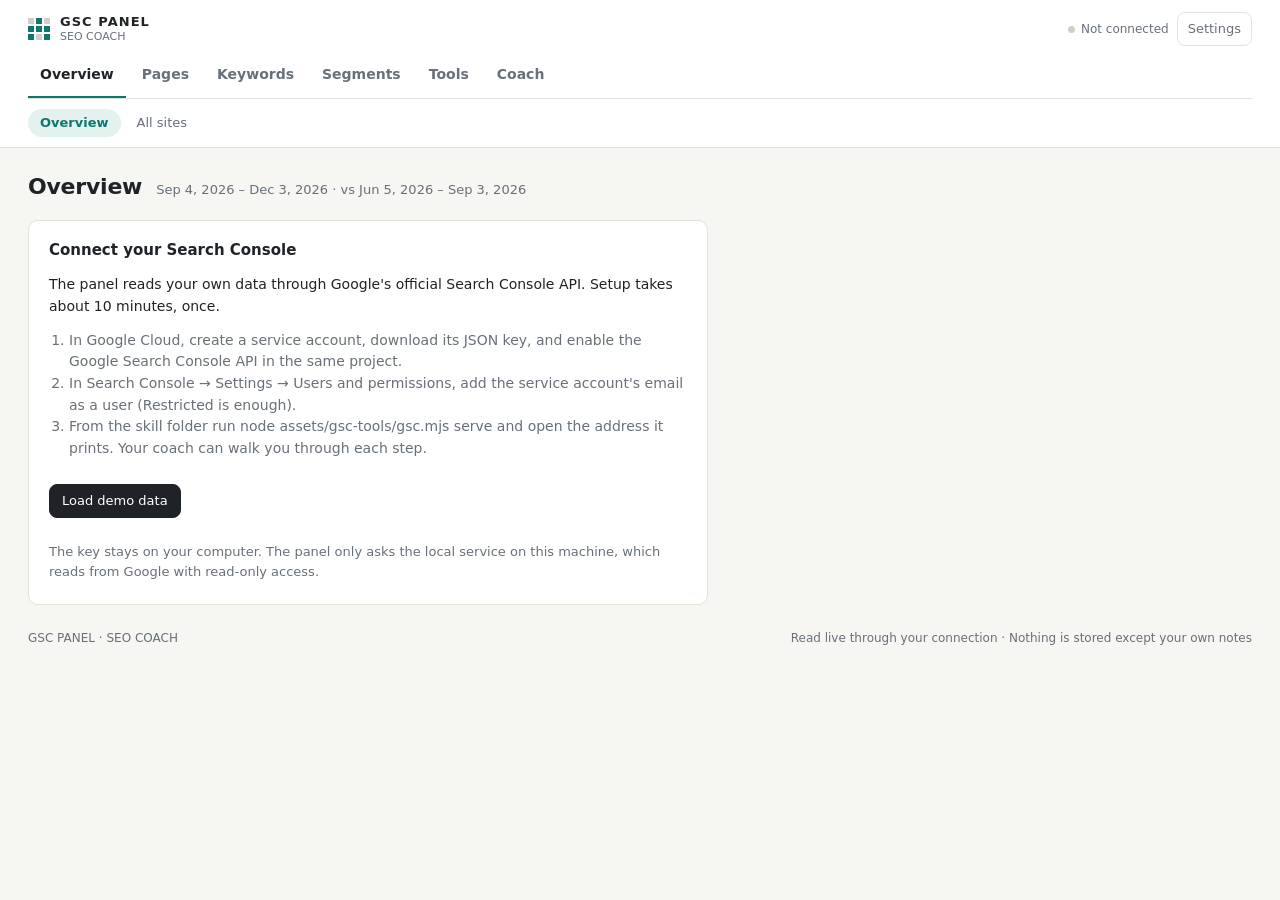
==== commit 58d83652: "3.0.0 - GSC Panel, Google API connection, algorithm update reading; English changelog Includes the u" ====
--- a/qa/gsc-dashboard/api-bridge.html
+++ b/qa/gsc-dashboard/api-bridge.html
@@ -1,48 +1,38 @@
 <!doctype html>
-<html lang="zh-Hant">
+<html lang="en">
   <head>
     <meta charset="utf-8" />
     <meta name="viewport" content="width=device-width, initial-scale=1" />
-    <title>GSC API bridge fixture</title>
-    <link rel="stylesheet" href="../../assets/gsc-dashboard/styles.css" />
+    <title>GSC connector fixture (contract v2)</title>
     <style>
-      html, body, #dashboard { width: 100%; min-height: 100%; margin: 0; }
+      html, body, #dashboard { width: 100%; height: 100%; margin: 0; }
       #dashboard { display: block; height: 100vh; border: 0; }
     </style>
   </head>
   <body>
-    <iframe id="dashboard" title="GSC dashboard API bridge fixture" src="../../assets/gsc-dashboard/index.html"></iframe>
+    <!--
+      Host-page fixture. It plays the part of a real GSC bridge: the host owns the
+      connection and hands the panel a connector that follows contract v2
+      (listSites / query / inspectUrl / fetchSitemapUrls). The data is synthetic.
+      Every request the panel makes is recorded on window.__gscBridgeRequests.
+    -->
+    <iframe id="dashboard" title="GSC panel connector fixture" src="../../assets/gsc-dashboard/index.html"></iframe>
     <script>
-      const fixtureConnector = {
-        isConnected: true,
-        load(request) {
-          window.__gscBridgeRequest = request;
-          return Promise.resolve({
-            current: {
-              sourceName: "Fixture GSC API / 目前期間",
-              startDate: "2026-08-01",
-              endDate: "2026-08-28",
-              dimensions: ["query", "page"],
-              rows: [
-                { keys: ["API 測試查詢", "https://example.com/api"], clicks: 18, impressions: 240, ctr: 0.075, position: 8.2 },
-                { keys: ["API 重寫候選", "https://example.com/rewrite"], clicks: 4, impressions: 180, ctr: 0.0222, position: 14.6 },
-              ],
-            },
-            previous: {
-              sourceName: "Fixture GSC API / 比較期間",
-              startDate: "2026-07-04",
-              endDate: "2026-07-31",
-              dimensions: ["query", "page"],
-              rows: [
-                { keys: ["API 測試查詢", "https://example.com/api"], clicks: 12, impressions: 220, ctr: 0.0545, position: 10.4 },
-                { keys: ["API 重寫候選", "https://example.com/rewrite"], clicks: 5, impressions: 165, ctr: 0.0303, position: 18.3 },
-              ],
-            },
-          });
-        },
-      };
+      window.__gscBridgeRequests = [];
       document.getElementById("dashboard").addEventListener("load", (event) => {
-        event.target.contentWindow.SEOCoachGscDashboard.connect(fixtureConnector);
+        const frame = event.target.contentWindow;
+        const source = frame.SEOCoachGscDemo.createDemoConnector();
+        const record = (method) => (request) => {
+          window.__gscBridgeRequests.push({ method, request });
+          return source[method](request);
+        };
+        frame.SEOCoachGscDashboard.connect({
+          version: 2,
+          listSites: record("listSites"),
+          query: record("query"),
+          inspectUrl: record("inspectUrl"),
+          fetchSitemapUrls: record("fetchSitemapUrls"),
+        });
       });
     </script>
   </body>
